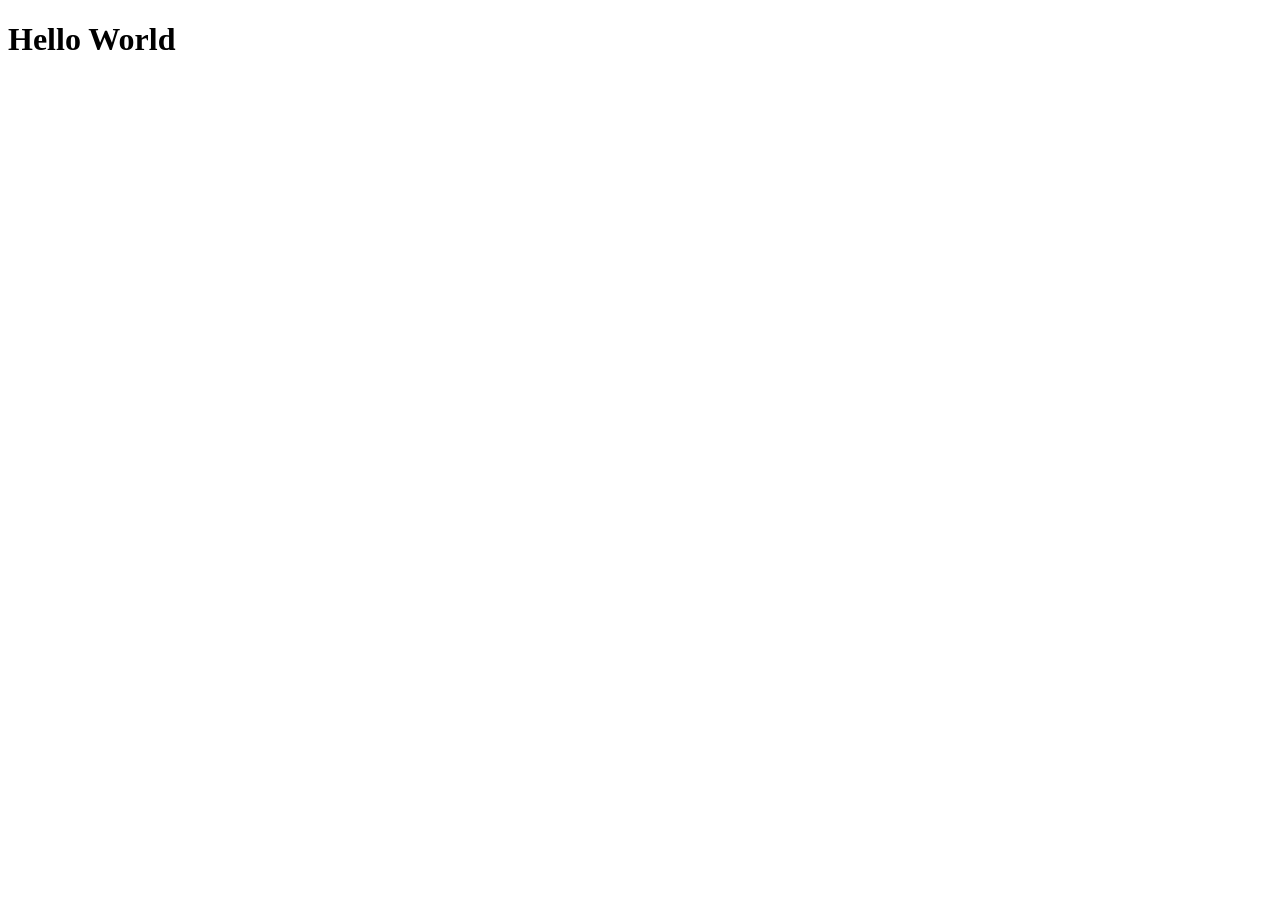
==== index.html @ def9bb10 "criacao index.html" ====
<!DOCTYPE html>
<html lang="en">
<head>
    <meta charset="UTF-8">
    <meta name="viewport" content="width=<device-width>, initial-scale=1.0">
    <title>Document</title>
</head>
<body>
    <h1>Hello World</h1>
</body>
</html>
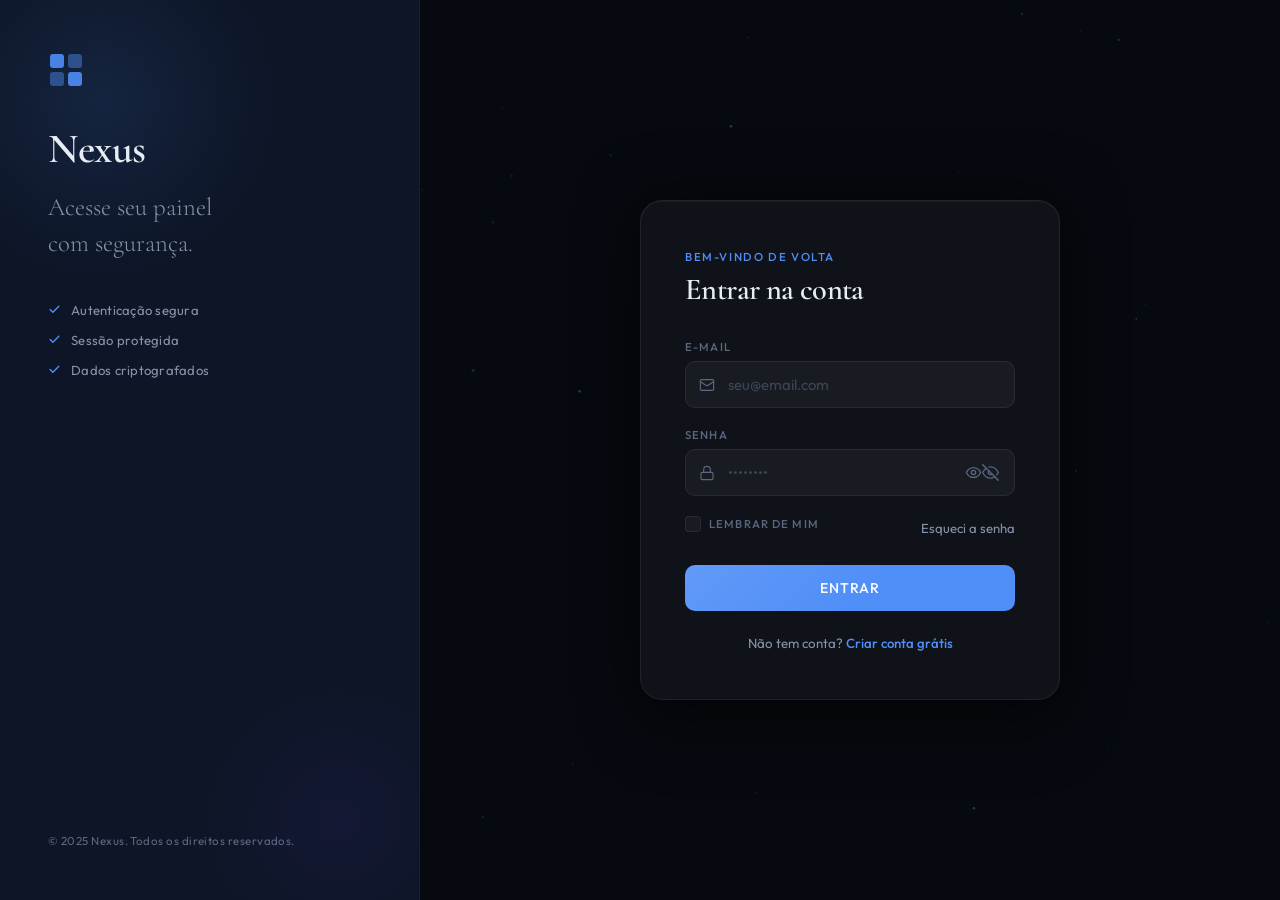
==== commit 1308a508: "new" ====
--- a/index.html
+++ b/index.html
@@ -1,11 +1,139 @@
 <!DOCTYPE html>
-<html lang="en">
+<html lang="pt-BR">
 <head>
-    <meta charset="UTF-8">
-    <meta name="viewport" content="width=<device-width>, initial-scale=1.0">
-    <title>Document</title>
+  <meta charset="UTF-8" />
+  <meta name="viewport" content="width=device-width, initial-scale=1.0"/>
+  <title>Login</title>
+  <link rel="preconnect" href="https://fonts.googleapis.com"/>
+  <link rel="preconnect" href="https://fonts.gstatic.com" crossorigin/>
+  <link href="https://fonts.googleapis.com/css2?family=Cormorant+Garamond:wght@300;400;600&family=Outfit:wght@300;400;500&display=swap" rel="stylesheet"/>
+  <link rel="stylesheet" href="style.css"/>
 </head>
 <body>
-    <h1>Hello World</h1>
+
+  <canvas id="bg" aria-hidden="true"></canvas>
+
+  <main class="page">
+
+    <!-- Painel esquerdo — branding -->
+    <div class="brand-panel" aria-hidden="true">
+      <div class="brand-inner">
+        <div class="brand-logo">
+          <svg width="36" height="36" viewBox="0 0 36 36" fill="none">
+            <rect x="2"  y="2"  width="14" height="14" rx="3" fill="currentColor" opacity="0.9"/>
+            <rect x="20" y="2"  width="14" height="14" rx="3" fill="currentColor" opacity="0.45"/>
+            <rect x="2"  y="20" width="14" height="14" rx="3" fill="currentColor" opacity="0.45"/>
+            <rect x="20" y="20" width="14" height="14" rx="3" fill="currentColor" opacity="0.9"/>
+          </svg>
+        </div>
+        <h1 class="brand-name">Nexus</h1>
+        <p class="brand-tagline">Acesse seu painel<br/>com segurança.</p>
+        <ul class="brand-features">
+          <li>
+            <svg width="13" height="13" viewBox="0 0 24 24" fill="none" stroke="currentColor" stroke-width="2.5" stroke-linecap="round"><polyline points="20 6 9 17 4 12"/></svg>
+            Autenticação segura
+          </li>
+          <li>
+            <svg width="13" height="13" viewBox="0 0 24 24" fill="none" stroke="currentColor" stroke-width="2.5" stroke-linecap="round"><polyline points="20 6 9 17 4 12"/></svg>
+            Sessão protegida
+          </li>
+          <li>
+            <svg width="13" height="13" viewBox="0 0 24 24" fill="none" stroke="currentColor" stroke-width="2.5" stroke-linecap="round"><polyline points="20 6 9 17 4 12"/></svg>
+            Dados criptografados
+          </li>
+        </ul>
+      </div>
+      <p class="brand-footer">© 2025 Nexus. Todos os direitos reservados.</p>
+    </div>
+
+    <!-- Painel direito — formulário -->
+    <div class="form-panel">
+      <div class="card">
+
+        <div class="card-head">
+          <p class="card-welcome">Bem-vindo de volta</p>
+          <h2 class="card-title">Entrar na conta</h2>
+        </div>
+
+        <!-- Alerta de erro global -->
+        <div class="alert alert-error" id="globalError" role="alert" hidden>
+          <svg width="15" height="15" viewBox="0 0 24 24" fill="none" stroke="currentColor" stroke-width="2" stroke-linecap="round"><circle cx="12" cy="12" r="10"/><line x1="12" y1="8" x2="12" y2="12"/><line x1="12" y1="16" x2="12.01" y2="16"/></svg>
+          <span id="globalErrorMsg">Usuário ou senha incorretos.</span>
+        </div>
+
+        <form id="loginForm" method="POST" action="auth.php" novalidate>
+
+          <!-- E-mail -->
+          <div class="field" id="field-email">
+            <label for="email">E-mail</label>
+            <div class="input-wrap">
+              <svg class="input-icon" viewBox="0 0 24 24" fill="none" stroke="currentColor" stroke-width="1.7" stroke-linecap="round" stroke-linejoin="round" aria-hidden="true">
+                <rect x="2" y="4" width="20" height="16" rx="2"/>
+                <path d="m22 7-8.97 5.7a1.94 1.94 0 0 1-2.06 0L2 7"/>
+              </svg>
+              <input type="email" id="email" name="email"
+                placeholder="seu@email.com"
+                autocomplete="email" spellcheck="false" required/>
+            </div>
+            <span class="field-error" id="err-email">Insira um e-mail válido.</span>
+          </div>
+
+          <!-- Senha -->
+          <div class="field" id="field-password">
+            <label for="password">Senha</label>
+            <div class="input-wrap">
+              <svg class="input-icon" viewBox="0 0 24 24" fill="none" stroke="currentColor" stroke-width="1.7" stroke-linecap="round" stroke-linejoin="round" aria-hidden="true">
+                <rect x="3" y="11" width="18" height="11" rx="2"/>
+                <path d="M7 11V7a5 5 0 0 1 10 0v4"/>
+              </svg>
+              <input type="password" id="password" name="password"
+                placeholder="••••••••"
+                autocomplete="current-password" required/>
+              <button type="button" class="toggle-pw" id="togglePw" aria-label="Mostrar senha">
+                <svg id="eyeShow" width="17" height="17" viewBox="0 0 24 24" fill="none" stroke="currentColor" stroke-width="1.8" stroke-linecap="round" stroke-linejoin="round">
+                  <path d="M2 12s3-7 10-7 10 7 10 7-3 7-10 7-10-7-10-7Z"/>
+                  <circle cx="12" cy="12" r="3"/>
+                </svg>
+                <svg id="eyeHide" width="17" height="17" viewBox="0 0 24 24" fill="none" stroke="currentColor" stroke-width="1.8" stroke-linecap="round" stroke-linejoin="round" hidden>
+                  <path d="M17.94 17.94A10.07 10.07 0 0 1 12 20c-7 0-11-8-11-8a18.45 18.45 0 0 1 5.06-5.94M9.9 4.24A9.12 9.12 0 0 1 12 4c7 0 11 8 11 8a18.5 18.5 0 0 1-2.16 3.19m-6.72-1.07a3 3 0 1 1-4.24-4.24"/>
+                  <line x1="1" y1="1" x2="23" y2="23"/>
+                </svg>
+              </button>
+            </div>
+            <span class="field-error" id="err-password">A senha deve ter pelo menos 6 caracteres.</span>
+          </div>
+
+          <!-- Opções -->
+          <div class="row-options">
+            <label class="remember" for="remember">
+              <input type="checkbox" id="remember" name="remember" value="1"/>
+              <span class="checkmark">
+                <svg width="9" height="9" viewBox="0 0 12 12" fill="none" stroke="#fff" stroke-width="2.5" stroke-linecap="round" stroke-linejoin="round">
+                  <polyline points="2,6 5,9 10,3"/>
+                </svg>
+              </span>
+              Lembrar de mim
+            </label>
+            <a href="forgot-password.php" class="link-forgot">Esqueci a senha</a>
+          </div>
+
+          <!-- Submit -->
+          <button type="submit" class="btn-submit" id="btnSubmit">
+            <span class="btn-label">Entrar</span>
+            <span class="btn-loader" aria-hidden="true"></span>
+          </button>
+
+        </form>
+
+        <p class="register-link">
+          Não tem conta? <a href="register.php">Criar conta grátis</a>
+        </p>
+
+      </div>
+    </div>
+
+  </main>
+
+  <script src="login.js"></script>
 </body>
-</html>+</html>
--- a/style.css
+++ b/style.css
@@ -0,0 +1,497 @@
+/* ═══════════════════════════════════════════
+   style.css  —  Login Page
+   ═══════════════════════════════════════════ */
+
+*, *::before, *::after { box-sizing: border-box; margin: 0; padding: 0; }
+
+:root {
+  --bg:           #06090f;
+  --brand-bg:     #0d1526;
+  --card-bg:      #0f1319;
+  --card-border:  rgba(255,255,255,0.07);
+  --accent:       #4f8ef7;
+  --accent-glow:  rgba(79,142,247,0.18);
+  --accent-dim:   rgba(79,142,247,0.12);
+  --text:         #e8edf5;
+  --muted:        #5c6880;
+  --muted-light:  #8693a8;
+  --error:        #f07070;
+  --error-bg:     rgba(240,112,112,0.08);
+  --input-bg:     rgba(255,255,255,0.04);
+  --radius-sm:    10px;
+  --radius-md:    14px;
+  --radius-lg:    22px;
+  --font-display: 'Cormorant Garamond', Georgia, serif;
+  --font-body:    'Outfit', sans-serif;
+  --transition:   0.2s ease;
+}
+
+html, body {
+  height: 100%;
+  background: var(--bg);
+  color: var(--text);
+  font-family: var(--font-body);
+  font-weight: 400;
+  -webkit-font-smoothing: antialiased;
+}
+
+/* ── Canvas background ── */
+#bg {
+  position: fixed;
+  inset: 0;
+  z-index: 0;
+  pointer-events: none;
+}
+
+/* ══════════════════════════════════════
+   Layout
+══════════════════════════════════════ */
+.page {
+  position: relative;
+  z-index: 1;
+  min-height: 100vh;
+  display: grid;
+  grid-template-columns: 420px 1fr;
+}
+
+/* ══════════════════════════════════════
+   Brand Panel (esquerda)
+══════════════════════════════════════ */
+.brand-panel {
+  background: var(--brand-bg);
+  border-right: 1px solid rgba(255,255,255,0.05);
+  display: flex;
+  flex-direction: column;
+  justify-content: space-between;
+  padding: 52px 48px;
+  position: relative;
+  overflow: hidden;
+}
+
+/* Gradiente decorativo no fundo do painel */
+.brand-panel::before {
+  content: '';
+  position: absolute;
+  top: -80px; left: -80px;
+  width: 360px; height: 360px;
+  background: radial-gradient(circle, rgba(79,142,247,0.12) 0%, transparent 70%);
+  pointer-events: none;
+}
+.brand-panel::after {
+  content: '';
+  position: absolute;
+  bottom: -60px; right: -60px;
+  width: 280px; height: 280px;
+  background: radial-gradient(circle, rgba(100,60,220,0.08) 0%, transparent 70%);
+  pointer-events: none;
+}
+
+.brand-inner { position: relative; z-index: 1; }
+
+.brand-logo {
+  color: var(--accent);
+  margin-bottom: 32px;
+  opacity: 0;
+  animation: fadeUp 0.6s 0.1s ease forwards;
+}
+
+.brand-name {
+  font-family: var(--font-display);
+  font-size: 2.6rem;
+  font-weight: 600;
+  letter-spacing: -0.01em;
+  color: var(--text);
+  margin-bottom: 16px;
+  opacity: 0;
+  animation: fadeUp 0.6s 0.2s ease forwards;
+}
+
+.brand-tagline {
+  font-family: var(--font-display);
+  font-size: 1.55rem;
+  font-weight: 300;
+  line-height: 1.45;
+  color: var(--muted-light);
+  margin-bottom: 40px;
+  opacity: 0;
+  animation: fadeUp 0.6s 0.3s ease forwards;
+}
+
+.brand-features {
+  list-style: none;
+  display: flex;
+  flex-direction: column;
+  gap: 14px;
+  opacity: 0;
+  animation: fadeUp 0.6s 0.4s ease forwards;
+}
+
+.brand-features li {
+  display: flex;
+  align-items: center;
+  gap: 10px;
+  font-size: 0.82rem;
+  font-weight: 400;
+  color: var(--muted-light);
+  letter-spacing: 0.02em;
+}
+
+.brand-features li svg {
+  color: var(--accent);
+  flex-shrink: 0;
+}
+
+.brand-footer {
+  font-size: 0.72rem;
+  color: var(--muted);
+  letter-spacing: 0.04em;
+  position: relative; z-index: 1;
+  opacity: 0;
+  animation: fadeUp 0.6s 0.5s ease forwards;
+}
+
+/* ══════════════════════════════════════
+   Form Panel (direita)
+══════════════════════════════════════ */
+.form-panel {
+  display: flex;
+  align-items: center;
+  justify-content: center;
+  padding: 48px 32px;
+}
+
+/* ══════════════════════════════════════
+   Card
+══════════════════════════════════════ */
+.card {
+  width: 100%;
+  max-width: 420px;
+  background: var(--card-bg);
+  border: 1px solid var(--card-border);
+  border-radius: var(--radius-lg);
+  padding: 48px 44px;
+  box-shadow:
+    0 1px 0 rgba(255,255,255,0.04) inset,
+    0 0 60px rgba(0,0,0,0.5),
+    0 32px 64px rgba(0,0,0,0.25);
+  opacity: 0;
+  transform: translateY(20px);
+  animation: fadeUp 0.65s 0.15s cubic-bezier(0.22,1,0.36,1) forwards;
+}
+
+.card-head { margin-bottom: 32px; }
+
+.card-welcome {
+  font-size: 0.72rem;
+  font-weight: 500;
+  letter-spacing: 0.14em;
+  text-transform: uppercase;
+  color: var(--accent);
+  margin-bottom: 8px;
+}
+
+.card-title {
+  font-family: var(--font-display);
+  font-size: 1.9rem;
+  font-weight: 600;
+  letter-spacing: -0.02em;
+  color: var(--text);
+  line-height: 1.2;
+}
+
+/* ══════════════════════════════════════
+   Alert
+══════════════════════════════════════ */
+.alert {
+  display: flex;
+  align-items: center;
+  gap: 10px;
+  padding: 12px 14px;
+  border-radius: var(--radius-sm);
+  font-size: 0.83rem;
+  margin-bottom: 20px;
+  animation: shake 0.4s ease;
+}
+
+.alert-error {
+  background: var(--error-bg);
+  border: 1px solid rgba(240,112,112,0.2);
+  color: var(--error);
+}
+
+.alert[hidden] { display: none; }
+
+/* ══════════════════════════════════════
+   Campos
+══════════════════════════════════════ */
+.field {
+  margin-bottom: 20px;
+}
+
+label {
+  display: block;
+  font-size: 0.71rem;
+  font-weight: 500;
+  letter-spacing: 0.1em;
+  text-transform: uppercase;
+  color: var(--muted);
+  margin-bottom: 7px;
+  transition: color var(--transition);
+}
+
+.field:focus-within label { color: var(--accent); }
+
+.input-wrap {
+  position: relative;
+  display: flex;
+  align-items: center;
+}
+
+.input-icon {
+  position: absolute;
+  left: 14px;
+  width: 16px; height: 16px;
+  color: var(--muted);
+  pointer-events: none;
+  transition: color var(--transition);
+  flex-shrink: 0;
+}
+
+.field:focus-within .input-icon { color: var(--accent); }
+
+input[type="email"],
+input[type="password"],
+input[type="text"] {
+  width: 100%;
+  padding: 13px 44px 13px 42px;
+  background: var(--input-bg);
+  border: 1px solid var(--card-border);
+  border-radius: var(--radius-sm);
+  color: var(--text);
+  font-family: var(--font-body);
+  font-size: 0.93rem;
+  font-weight: 400;
+  outline: none;
+  transition: border-color var(--transition), background var(--transition), box-shadow var(--transition);
+  appearance: none;
+}
+
+input::placeholder { color: rgba(92,104,128,0.55); }
+
+input:focus {
+  border-color: var(--accent);
+  background: var(--accent-dim);
+  box-shadow: 0 0 0 3px var(--accent-glow);
+}
+
+/* Autofill */
+input:-webkit-autofill,
+input:-webkit-autofill:focus {
+  -webkit-box-shadow: 0 0 0 100px #0f1319 inset !important;
+  -webkit-text-fill-color: #e8edf5 !important;
+  caret-color: #e8edf5;
+}
+
+/* Estado inválido */
+input.invalid {
+  border-color: var(--error) !important;
+  box-shadow: 0 0 0 3px rgba(240,112,112,0.12) !important;
+}
+
+.field-error {
+  display: none;
+  font-size: 0.76rem;
+  color: var(--error);
+  margin-top: 6px;
+  padding-left: 2px;
+}
+
+.field-error.visible { display: block; }
+
+/* Toggle senha */
+.toggle-pw {
+  position: absolute;
+  right: 12px;
+  background: none;
+  border: none;
+  color: var(--muted);
+  cursor: pointer;
+  padding: 4px;
+  display: flex;
+  align-items: center;
+  transition: color var(--transition);
+  line-height: 0;
+}
+.toggle-pw:hover { color: var(--text); }
+
+/* ══════════════════════════════════════
+   Opções
+══════════════════════════════════════ */
+.row-options {
+  display: flex;
+  justify-content: space-between;
+  align-items: center;
+  margin: 4px 0 26px;
+}
+
+/* Checkbox customizado */
+.remember {
+  display: flex;
+  align-items: center;
+  gap: 8px;
+  cursor: pointer;
+  user-select: none;
+}
+
+.remember input[type="checkbox"] { display: none; }
+
+.checkmark {
+  width: 16px; height: 16px;
+  border: 1px solid var(--card-border);
+  border-radius: 4px;
+  background: var(--input-bg);
+  display: flex;
+  align-items: center;
+  justify-content: center;
+  flex-shrink: 0;
+  transition: background var(--transition), border-color var(--transition);
+}
+
+.remember input:checked ~ .checkmark,
+.remember .checkmark:has(~ input:checked) { /* fallback via JS */ }
+
+.remember input:checked + .checkmark {
+  background: var(--accent);
+  border-color: var(--accent);
+}
+
+.remember input:checked + .checkmark svg { display: block; }
+.checkmark svg { display: none; }
+
+.remember span:last-child {
+  font-size: 0.82rem;
+  color: var(--muted-light);
+}
+
+.link-forgot {
+  font-size: 0.82rem;
+  color: var(--muted-light);
+  text-decoration: none;
+  transition: color var(--transition);
+}
+.link-forgot:hover { color: var(--accent); }
+
+/* ══════════════════════════════════════
+   Botão
+══════════════════════════════════════ */
+.btn-submit {
+  width: 100%;
+  padding: 14px;
+  background: var(--accent);
+  color: #fff;
+  border: none;
+  border-radius: var(--radius-sm);
+  font-family: var(--font-body);
+  font-size: 0.88rem;
+  font-weight: 500;
+  letter-spacing: 0.06em;
+  text-transform: uppercase;
+  cursor: pointer;
+  position: relative;
+  overflow: hidden;
+  transition: transform 0.15s, box-shadow 0.2s, filter 0.2s;
+}
+
+.btn-submit::before {
+  content: '';
+  position: absolute; inset: 0;
+  background: linear-gradient(135deg, rgba(255,255,255,0.1) 0%, transparent 60%);
+  pointer-events: none;
+}
+
+.btn-submit:hover {
+  transform: translateY(-1px);
+  box-shadow: 0 8px 28px rgba(79,142,247,0.35);
+  filter: brightness(1.08);
+}
+
+.btn-submit:active { transform: translateY(0); }
+
+.btn-submit:disabled {
+  opacity: 0.65;
+  cursor: not-allowed;
+  transform: none;
+  filter: none;
+  box-shadow: none;
+}
+
+/* Loader */
+.btn-label  { transition: opacity 0.15s; }
+.btn-loader {
+  position: absolute;
+  top: 50%; left: 50%;
+  transform: translate(-50%, -50%);
+  width: 18px; height: 18px;
+  border: 2px solid rgba(255,255,255,0.3);
+  border-top-color: #fff;
+  border-radius: 50%;
+  opacity: 0;
+  animation: spin 0.7s linear infinite;
+  transition: opacity 0.15s;
+}
+
+.btn-submit.loading .btn-label  { opacity: 0; }
+.btn-submit.loading .btn-loader { opacity: 1; }
+
+/* ══════════════════════════════════════
+   Rodapé do card
+══════════════════════════════════════ */
+.register-link {
+  margin-top: 24px;
+  text-align: center;
+  font-size: 0.83rem;
+  color: var(--muted-light);
+}
+
+.register-link a {
+  color: var(--accent);
+  text-decoration: none;
+  font-weight: 500;
+  transition: opacity var(--transition);
+}
+
+.register-link a:hover { opacity: 0.75; }
+
+/* ══════════════════════════════════════
+   Animações
+══════════════════════════════════════ */
+@keyframes fadeUp {
+  to { opacity: 1; transform: translateY(0); }
+}
+
+@keyframes spin {
+  to { transform: translate(-50%, -50%) rotate(360deg); }
+}
+
+@keyframes shake {
+  0%, 100% { transform: translateX(0); }
+  20%       { transform: translateX(-5px); }
+  40%       { transform: translateX(5px); }
+  60%       { transform: translateX(-3px); }
+  80%       { transform: translateX(3px); }
+}
+
+/* ══════════════════════════════════════
+   Responsivo
+══════════════════════════════════════ */
+@media (max-width: 860px) {
+  .page { grid-template-columns: 1fr; }
+  .brand-panel { display: none; }
+  .form-panel { padding: 32px 20px; }
+  .card { padding: 36px 28px; }
+}
+
+@media (max-width: 400px) {
+  .card { padding: 28px 20px; border-radius: var(--radius-md); }
+  .card-title { font-size: 1.6rem; }
+}
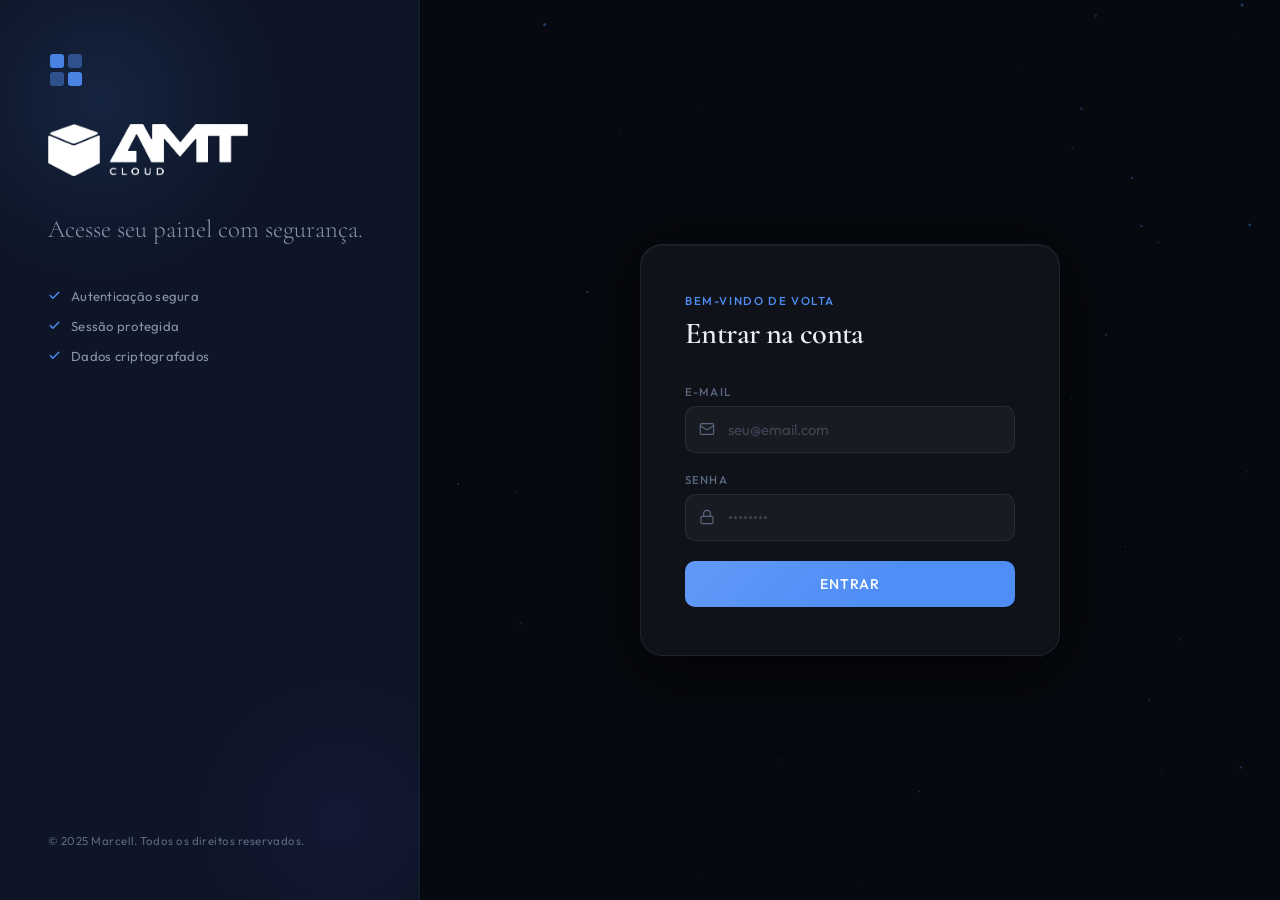
==== commit 3e71794a: "alteracoes" ====
--- a/index.html
+++ b/index.html
@@ -26,8 +26,10 @@
             <rect x="20" y="20" width="14" height="14" rx="3" fill="currentColor" opacity="0.9"/>
           </svg>
         </div>
-        <h1 class="brand-name">Nexus</h1>
-        <p class="brand-tagline">Acesse seu painel<br/>com segurança.</p>
+        <div class="brand-logo">
+          <img src="img/logotipo-amt-cloud-branco.png" alt="AMT Cloud" style="width: 200px; height: auto;" />
+        </div>
+        <p class="brand-tagline">Acesse seu painel com segurança.</p>
         <ul class="brand-features">
           <li>
             <svg width="13" height="13" viewBox="0 0 24 24" fill="none" stroke="currentColor" stroke-width="2.5" stroke-linecap="round"><polyline points="20 6 9 17 4 12"/></svg>
@@ -43,7 +45,7 @@
           </li>
         </ul>
       </div>
-      <p class="brand-footer">© 2025 Nexus. Todos os direitos reservados.</p>
+      <p class="brand-footer">© 2025 Marcell. Todos os direitos reservados.</p>
     </div>
 
     <!-- Painel direito — formulário -->
@@ -89,33 +91,12 @@
               <input type="password" id="password" name="password"
                 placeholder="••••••••"
                 autocomplete="current-password" required/>
-              <button type="button" class="toggle-pw" id="togglePw" aria-label="Mostrar senha">
-                <svg id="eyeShow" width="17" height="17" viewBox="0 0 24 24" fill="none" stroke="currentColor" stroke-width="1.8" stroke-linecap="round" stroke-linejoin="round">
-                  <path d="M2 12s3-7 10-7 10 7 10 7-3 7-10 7-10-7-10-7Z"/>
-                  <circle cx="12" cy="12" r="3"/>
-                </svg>
-                <svg id="eyeHide" width="17" height="17" viewBox="0 0 24 24" fill="none" stroke="currentColor" stroke-width="1.8" stroke-linecap="round" stroke-linejoin="round" hidden>
-                  <path d="M17.94 17.94A10.07 10.07 0 0 1 12 20c-7 0-11-8-11-8a18.45 18.45 0 0 1 5.06-5.94M9.9 4.24A9.12 9.12 0 0 1 12 4c7 0 11 8 11 8a18.5 18.5 0 0 1-2.16 3.19m-6.72-1.07a3 3 0 1 1-4.24-4.24"/>
-                  <line x1="1" y1="1" x2="23" y2="23"/>
-                </svg>
-              </button>
+              
             </div>
             <span class="field-error" id="err-password">A senha deve ter pelo menos 6 caracteres.</span>
           </div>
 
-          <!-- Opções -->
-          <div class="row-options">
-            <label class="remember" for="remember">
-              <input type="checkbox" id="remember" name="remember" value="1"/>
-              <span class="checkmark">
-                <svg width="9" height="9" viewBox="0 0 12 12" fill="none" stroke="#fff" stroke-width="2.5" stroke-linecap="round" stroke-linejoin="round">
-                  <polyline points="2,6 5,9 10,3"/>
-                </svg>
-              </span>
-              Lembrar de mim
-            </label>
-            <a href="forgot-password.php" class="link-forgot">Esqueci a senha</a>
-          </div>
+  
 
           <!-- Submit -->
           <button type="submit" class="btn-submit" id="btnSubmit">
@@ -125,9 +106,7 @@
 
         </form>
 
-        <p class="register-link">
-          Não tem conta? <a href="register.php">Criar conta grátis</a>
-        </p>
+      
 
       </div>
     </div>
